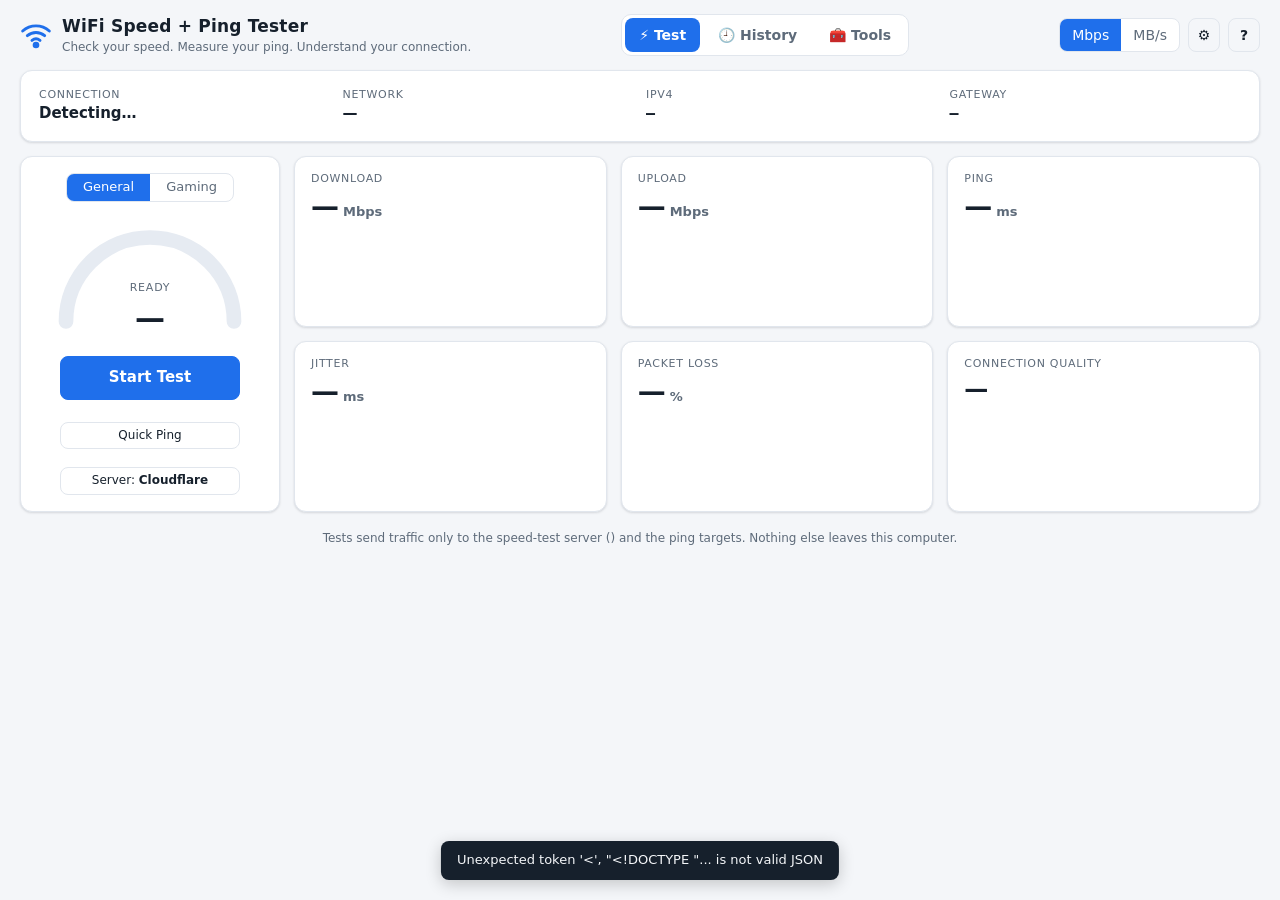
==== internal/ui/web/index.html @ 52f7bab6 "v2.0 bagian 1: navigasi tab, tema, jendela, nilai A–F, Cocok untuk apa? (#11)" ====
<!doctype html>
<html lang="en">
<head>
<meta charset="utf-8">
<meta name="viewport" content="width=device-width, initial-scale=1">
<title>WiFi Speed + Ping Tester</title>
<link rel="stylesheet" href="style.css">
</head>
<body>
<header class="topbar">
  <div class="brand">
    <svg class="logo" viewBox="0 0 24 24" aria-hidden="true"><path d="M2 9a15 15 0 0 1 20 0M5.5 12.5a10 10 0 0 1 13 0M9 16a5 5 0 0 1 6 0"/><circle cx="12" cy="19.5" r="1.4"/></svg>
    <div>
      <h1>WiFi Speed + Ping Tester</h1>
      <p class="tagline" data-i18n="tagline">Check your speed. Measure your ping. Understand your connection.</p>
    </div>
  </div>
  <nav class="tabs" role="tablist" data-i18n-aria="aria.tabs">
    <button role="tab" id="tabTest" data-view="test" aria-selected="true" aria-controls="dashboard"><span aria-hidden="true">⚡</span> <span data-i18n="tab.test">Test</span></button>
    <button role="tab" id="tabHistory" data-view="history" aria-selected="false" aria-controls="historyView" tabindex="-1"><span aria-hidden="true">🕘</span> <span data-i18n="history">History</span></button>
    <button role="tab" id="tabTools" data-view="tools" aria-selected="false" aria-controls="toolsView" tabindex="-1"><span aria-hidden="true">🧰</span> <span data-i18n="tools">Tools</span></button>
  </nav>
  <div class="controls">
    <div class="seg" role="group" data-i18n-aria="aria.unit" id="unitSeg">
      <button data-unit="Mbps" class="on">Mbps</button>
      <button data-unit="MB/s">MB/s</button>
    </div>
    <button class="ghost icon" id="settingsBtn" data-i18n-title="settings" data-i18n-aria="settings">⚙</button>
    <button class="ghost icon" id="aboutBtn" data-i18n-title="about.title" data-i18n-aria="about.title">?</button>
  </div>
</header>

<div class="banner hidden" id="updateBanner" role="status">
  <span id="updateText"></span>
  <button class="primary small" id="updateOpen" data-i18n="update.download">Download</button>
  <button class="ghost small" id="updateClose" data-i18n-aria="close">✕</button>
</div>

<main id="dashboard">
  <section class="card network" id="networkCard">
    <div class="net-main">
      <div><span class="k" data-i18n="net.connection">Connection</span><span class="v" id="netConn" data-i18n="net.detecting">Detecting…</span></div>
      <div><span class="k" data-i18n="net.network">Network</span><span class="v" id="netName">—</span></div>
      <div><span class="k">IPv4</span><span class="v mono" id="netIP">—</span></div>
      <div><span class="k">Gateway</span><span class="v mono" id="netGW">—</span></div>
    </div>
    <div class="net-wifi hidden" id="wifiRow">
      <div><span class="k" data-i18n="net.signal">Signal</span><span class="v" id="wifiSignal">—</span></div>
      <div><span class="k">Band</span><span class="v" id="wifiBand">—</span></div>
      <div><span class="k">Channel</span><span class="v" id="wifiChannel">—</span></div>
      <div><span class="k" data-i18n-title="net.linkHint"><span data-i18n="net.link">Wi-Fi Link Speed</span> ⓘ</span><span class="v" id="wifiLink">—</span></div>
    </div>
    <p class="note hidden" id="netNote"></p>
  </section>

  <section class="hero">
    <div class="gauge-wrap card">
      <div class="seg mode-seg" role="group" data-i18n-aria="aria.mode" id="modeSeg">
        <button data-mode="general" class="on" data-i18n="mode.general">General</button>
        <button data-mode="gaming" data-i18n="mode.gaming">Gaming</button>
      </div>
      <svg viewBox="0 0 200 130" class="gauge" aria-hidden="true">
        <path class="track" d="M20 110 A80 80 0 0 1 180 110"/>
        <path class="fill" id="gaugeFill" d="M20 110 A80 80 0 0 1 180 110"/>
      </svg>
      <div class="gauge-read">
        <div class="gauge-label" id="gaugeLabel" data-i18n="gauge.ready">Ready</div>
        <div class="gauge-value"><span id="gaugeValue">—</span> <small id="gaugeUnit"></small></div>
      </div>
      <button class="primary" id="startBtn" data-i18n="start">Start Test</button>
      <button class="danger hidden" id="cancelBtn" data-i18n="cancel">Cancel</button>
      <div class="sub-actions" id="subActions">
        <button class="ghost small" id="quickBtn" data-i18n-title="quick.hint" data-i18n="quick">Quick Ping</button>
        <button class="ghost small server-chip" id="serverBtn" data-i18n-title="server.hint"><span data-i18n="server">Server</span>: <b id="serverName">Cloudflare</b></button>
      </div>
    </div>

    <div class="metrics">
      <div class="metric" id="m-download"><span class="k">Download</span><span class="v"><b>—</b><small>Mbps</small></span><span class="sub"></span></div>
      <div class="metric" id="m-upload"><span class="k">Upload</span><span class="v"><b>—</b><small>Mbps</small></span><span class="sub"></span></div>
      <div class="metric" id="m-ping"><span class="k">Ping</span><span class="v"><b>—</b><small>ms</small></span><span class="sub"></span></div>
      <div class="metric" id="m-jitter"><span class="k">Jitter</span><span class="v"><b>—</b><small>ms</small></span><span class="sub"></span></div>
      <div class="metric" id="m-loss"><span class="k">Packet Loss</span><span class="v"><b>—</b><small>%</small></span><span class="sub"></span></div>
      <div class="metric quality" id="m-quality"><span class="k" id="qualityTitle" data-i18n="quality.title">Connection Quality</span><span class="v"><b id="qualityLevel">—</b></span><span class="sub" id="qualityProfile"></span></div>
    </div>
  </section>

  <section class="card progress hidden" id="progressCard">
    <div class="checks" id="checks"></div>
    <div class="stages">
      <div class="stage" data-stage="ping"><span data-i18n="stage.ping">Ping Test</span><div class="bar"><i></i></div><em>0%</em></div>
      <div class="stage" data-stage="download"><span>Download</span><div class="bar"><i></i></div><em>0%</em></div>
      <div class="stage" data-stage="upload"><span>Upload</span><div class="bar"><i></i></div><em>0%</em></div>
    </div>
  </section>

  <section class="card activities hidden" id="activityCard" aria-live="polite">
    <h2 data-i18n="act.title">What is it good for?</h2>
    <ul class="act-grid" id="actList"></ul>
    <p class="small muted hidden" id="actQuickNote" data-i18n="act.quickNote">Quick Ping only checks latency, so activities that need speed are left out.</p>
  </section>

  <section class="card failure hidden" id="failureCard" role="alert">
    <h2 id="failTitle"></h2>
    <p><b data-i18n="fail.reason">Reason:</b> <span id="failReason"></span></p>
    <p><b data-i18n="fail.suggestion">Suggestion:</b> <span id="failSuggestion"></span></p>
    <details><summary data-i18n="fail.tech">Technical details</summary><code id="failTech"></code></details>
  </section>

  <section class="card summary hidden" id="summaryCard">
    <div class="grade-row hidden" id="gradeRow" data-i18n-title="grade.hint">
      <span class="grade" id="gradeBadge">A</span>
      <div><b data-i18n="grade.title">Bufferbloat grade</b><span class="small muted" id="gradeText"></span></div>
    </div>
    <div class="gaming hidden" id="gamingPanel">
      <h2 data-i18n="gaming.title">Gaming Connection</h2>
      <ul class="gamelist" id="gameList"></ul>
    </div>
    <p id="summaryText"></p>
    <div class="tips hidden" id="tipsBox">
      <h3 data-i18n="tips.title">What you can do</h3>
      <ul id="tips"></ul>
    </div>
    <details class="why" id="whyBox">
      <summary data-i18n="why.title">Why this rating?</summary>
      <p class="muted small" data-i18n="why.intro">Each measured value gets a grade. The overall rating is the worst grade among the metrics this profile counts.</p>
      <table class="tbl why-tbl"><tbody id="whyRows"></tbody></table>
    </details>
    <ul class="notes" id="notes"></ul>
    <div class="actions">
      <button class="ghost small" id="detailsBtn" data-i18n="details">Details</button>
      <div class="out-groups">
        <!-- Sharing never carries the Wi-Fi name or IP addresses. -->
        <div class="out-group" role="group" aria-labelledby="shareLabel">
          <span class="out-label" id="shareLabel" data-i18n="out.share">Share</span>
          <button class="ghost small" id="copyBtn" data-i18n="copy">Copy result</button>
          <button class="ghost small" data-export="png" data-i18n="export.png">PNG card</button>
        </div>
        <!-- Report files can carry them, see the privacy row below. -->
        <div class="out-group" role="group" aria-labelledby="saveLabel">
          <span class="out-label" id="saveLabel" data-i18n="out.save">Save as file</span>
          <button class="ghost small" data-export="txt">TXT</button>
          <button class="ghost small" data-export="json">JSON</button>
          <button class="ghost small" data-export="csv">CSV</button>
        </div>
      </div>
    </div>
    <div class="privacy-row">
      <label class="chk big"><input type="checkbox" id="includeSensitive"> <span data-i18n="export.sensitive">Include network identifiers in TXT, JSON and CSV</span></label>
      <p class="small muted" id="sensitiveHint" aria-live="polite"></p>
    </div>
  </section>

  <section class="card details hidden" id="detailsCard">
    <h2 data-i18n="details.ping">Ping Details</h2>
    <table class="tbl" id="pingTable">
      <thead><tr><th data-i18n="col.target">Target</th><th data-i18n="col.sent">Sent</th><th data-i18n="col.received">Received</th><th>Loss</th><th>Min</th><th data-i18n="col.avg">Average</th><th>Max</th><th>Jitter</th></tr></thead>
      <tbody></tbody>
    </table>
    <div class="loaded hidden" id="loadedBox">
      <h2 data-i18n="details.loaded">Latency Under Load</h2>
      <div class="loadrow">
        <div><span class="k" data-i18n="details.idle">Idle Ping</span><span class="v" id="ldIdle">—</span></div>
        <div><span class="k" data-i18n="details.duringDown">During Download</span><span class="v" id="ldDown">—</span></div>
        <div><span class="k" data-i18n="details.duringUp">During Upload</span><span class="v" id="ldUp">—</span></div>
      </div>
    </div>
    <div id="throughputBox">
      <h2 data-i18n="details.throughput">Throughput</h2>
      <div class="charts">
        <figure><figcaption>Download</figcaption><canvas id="chartDown" width="420" height="110"></canvas></figure>
        <figure><figcaption>Upload</figcaption><canvas id="chartUp" width="420" height="110"></canvas></figure>
      </div>
    </div>
    <h2 data-i18n="details.network">Network</h2>
    <dl class="kv" id="netDetails"></dl>
    <p class="muted" id="serverLine"></p>
  </section>

  <footer class="privacy" id="privacyLine"></footer>
</main>

<section id="historyView" class="hidden">
  <div class="card">
    <div class="hist-head">
      <h2 data-i18n="history.title">Test History</h2>
      <div>
        <button class="ghost" id="histReport" data-i18n-title="history.reportHint" data-i18n="history.report">ISP report</button>
        <span class="csv-group">
          <button class="ghost" id="histCsv" data-i18n="history.csv">Export CSV</button>
          <label class="chk" data-i18n-title="history.csvNamesHint"><input type="checkbox" id="histSensitive"> <span data-i18n="history.csvNames">with Wi-Fi names</span></label>
        </span>
        <button class="ghost" id="histClear" data-i18n="history.clear">Clear</button>
      </div>
    </div>
    <div class="hist-filters" id="histFilters">
      <div class="seg" role="group" id="histConn"></div>
      <div class="seg" role="group" id="histRange">
        <button data-range="7" data-i18n="range.7">7 days</button>
        <button data-range="30" data-i18n="range.30">30 days</button>
        <button data-range="0" class="on" data-i18n="range.all">All</button>
      </div>
    </div>
    <div class="trend" id="trendBox">
      <figure class="trend-fig">
        <figcaption><span data-i18n="trend.speed">Speed</span> <span class="legend"><i class="sw sw-1"></i>Download <i class="sw sw-2"></i>Upload</span></figcaption>
        <div class="plot" id="plotSpeed"><canvas></canvas><div class="tip hidden"></div></div>
      </figure>
      <figure class="trend-fig">
        <figcaption><span data-i18n="trend.ping">Ping (ms)</span></figcaption>
        <div class="plot" id="plotPing"><canvas></canvas><div class="tip hidden"></div></div>
      </figure>
    </div>
    <h2 class="sub-head" data-i18n="compare.title">Average by connection</h2>
    <table class="tbl" id="compareTable">
      <thead><tr><th data-i18n="net.connection">Connection</th><th data-i18n="compare.tests">Tests</th><th>Download</th><th>Upload</th><th>Ping</th><th>Jitter</th><th>Loss</th></tr></thead>
      <tbody></tbody>
    </table>
    <h2 class="sub-head" data-i18n="history.all">All tests</h2>
    <table class="tbl hover" id="histTable">
      <thead><tr><th data-i18n="col.date">Date</th><th data-i18n="net.connection">Connection</th><th>Download / Upload</th><th>Ping</th><th>Jitter</th><th>Loss</th><th class="plan-col" data-i18n="col.plan">% of plan</th><th data-i18n="col.quality">Quality</th></tr></thead>
      <tbody></tbody>
    </table>
    <p class="muted" id="histEmpty" data-i18n="history.empty">No tests yet.</p>
    <p class="muted small" id="histPath"></p>
  </div>
</section>

<section id="toolsView" class="hidden">
  <div class="tool-picker" role="tablist" data-i18n-aria="tools.title">
    <button role="tab" class="tool-tile" data-tool="monitorCard" aria-controls="monitorCard"><span class="tt-icon" aria-hidden="true">📈</span><b data-i18n="mon.title">Stability monitor</b><span class="tt-desc" data-i18n="mon.short">Catch short drops and lag spikes</span></button>
    <button role="tab" class="tool-tile" data-tool="dnsCard" aria-controls="dnsCard"><span class="tt-icon" aria-hidden="true">🌐</span><b data-i18n="dns.title">DNS test</b><span class="tt-desc" data-i18n="dns.short">Is your DNS slowing websites down?</span></button>
    <button role="tab" class="tool-tile" data-tool="wifiCard" aria-controls="wifiCard"><span class="tt-icon" aria-hidden="true">📶</span><b data-i18n="scan.title">Wi-Fi channel check</b><span class="tt-desc" data-i18n="scan.short">Find a less crowded channel</span></button>
  </div>

  <section class="card tool" id="monitorCard">
    <h2 data-i18n="mon.title">Stability monitor</h2>
    <p class="small muted" data-i18n="mon.intro">Pings every second while this window is open, to catch short drops and lag spikes that a single test misses. It stops when you press Stop or close the app; nothing runs in the background.</p>
    <div class="tool-controls">
      <label class="field inline"><span data-i18n="mon.duration">Duration</span>
        <select id="monMinutes"><option value="5">5 min</option><option value="10">10 min</option><option value="15">15 min</option><option value="30">30 min</option></select>
      </label>
      <label class="field inline"><span data-i18n="mon.target">Target</span><select id="monTarget"></select></label>
      <button class="primary small" id="monStart" data-i18n="mon.start">Start monitor</button>
      <button class="danger small hidden" id="monStop" data-i18n="mon.stop">Stop</button>
    </div>
    <div class="mon-live hidden" id="monLive">
      <div class="mon-stats">
        <div><span class="k" data-i18n="mon.elapsed">Time</span><span class="v" id="monElapsed">—</span></div>
        <div><span class="k">Ping</span><span class="v" id="monNow">—</span></div>
        <div><span class="k" data-i18n="col.avg">Average</span><span class="v" id="monAvg">—</span></div>
        <div><span class="k">Loss</span><span class="v" id="monLoss">—</span></div>
        <div><span class="k" data-i18n="mon.routerLost">Router lost</span><span class="v" id="monGw">—</span></div>
      </div>
      <figure class="trend-fig">
        <figcaption><span id="monChartTitle">Ping (ms)</span> <span class="legend"><i class="sw sw-1"></i><span id="monTargetName"></span> <i class="lost-key"></i><span data-i18n="mon.lostKey">lost</span></span></figcaption>
        <div class="plot" id="plotMon"><canvas></canvas><div class="tip hidden"></div></div>
      </figure>
    </div>
    <div class="mon-result hidden" id="monResult">
      <p class="verdict" id="monVerdict"></p>
      <ul class="notes" id="monNotes"></ul>
      <button class="ghost small" id="monExport" data-i18n="mon.export">Export report (TXT)</button>
    </div>
  </section>

  <section class="card tool" id="dnsCard">
    <h2 data-i18n="dns.title">DNS test</h2>
    <p class="small muted" data-i18n="dns.intro">DNS turns website names into addresses. A slow DNS makes every site start loading late. This compares your current DNS with public ones.</p>
    <div class="tool-controls">
      <button class="primary small" id="dnsStart" data-i18n="dns.start">Test DNS</button>
      <span class="small muted" id="dnsStatus"></span>
    </div>
    <table class="tbl hidden" id="dnsTable">
      <thead><tr><th data-i18n="dns.server">DNS server</th><th data-i18n="dns.median">Typical answer time</th><th data-i18n="dns.ok">Answered</th></tr></thead>
      <tbody></tbody>
    </table>
    <ul class="tips-list" id="dnsAdvice"></ul>
  </section>

  <section class="card tool" id="wifiCard">
    <h2 data-i18n="scan.title">Wi-Fi channel check</h2>
    <p class="small muted" data-i18n="scan.intro">Lists the Wi-Fi networks Windows can see around you (read-only) and checks whether your channel is crowded.</p>
    <div class="tool-controls">
      <button class="primary small" id="scanStart" data-i18n="scan.start">Scan Wi-Fi</button>
      <span class="small muted" id="scanStatus"></span>
    </div>
    <ul class="tips-list" id="scanAdvice"></ul>
    <div class="scan-grid hidden" id="scanResult">
      <div>
        <h3 data-i18n="scan.channels">Channels</h3>
        <table class="tbl" id="chanTable">
          <thead><tr><th>Band</th><th>Channel</th><th data-i18n="scan.networks">Networks</th><th data-i18n="scan.busy">Busy</th></tr></thead>
          <tbody></tbody>
        </table>
      </div>
      <div>
        <h3 data-i18n="scan.nearby">Nearby networks</h3>
        <table class="tbl" id="netTable">
          <thead><tr><th data-i18n="scan.name">Name</th><th>Channel</th><th data-i18n="net.signal">Signal</th></tr></thead>
          <tbody></tbody>
        </table>
      </div>
    </div>
  </section>
</section>

<dialog id="serverDlg">
  <h2 data-i18n="server.title">Test server</h2>
  <p class="small muted" data-i18n="server.intro">The default is Cloudflare. You can pick a nearby public LibreSpeed server instead; Cloudflare stays as a backup if it fails.</p>
  <p><span data-i18n="server.current">Current</span>: <b id="serverCurrent"></b></p>
  <div class="dlg-actions">
    <button class="primary small" id="findServers" data-i18n="server.find">Find nearby servers</button>
    <button class="ghost small" id="useDefaultServer"></button>
  </div>
  <p class="small muted" id="serverStatus"></p>
  <table class="tbl hover hidden" id="serverTable">
    <thead><tr><th data-i18n="server.name">Server</th><th data-i18n="server.sponsor">Provider</th><th data-i18n="server.latency">Latency</th></tr></thead>
    <tbody></tbody>
  </table>
  <p class="small muted" data-i18n="server.privacy">Finding servers downloads the public list from librespeed.org and contacts each server once to measure latency.</p>
  <form method="dialog"><button class="ghost small" data-i18n="close">Close</button></form>
</dialog>

<dialog id="settingsDlg">
  <h2 data-i18n="settings">Settings</h2>
  <div class="settings-row">
    <label class="field"><span data-i18n="settings.lang">Language</span>
      <select id="langSelect"><option value="en">English</option><option value="id">Bahasa Indonesia</option></select>
    </label>
    <label class="field"><span data-i18n="settings.theme">Theme</span>
      <select id="themeSelect"><option value="system" data-i18n="theme.system">Follow Windows</option><option value="light" data-i18n="theme.light">Light</option><option value="dark" data-i18n="theme.dark">Dark</option></select>
    </label>
  </div>
  <h3 data-i18n="plan.title">Your internet plan</h3>
  <p class="small muted" data-i18n="plan.intro">Optional. Results then show what share of your plan you actually get.</p>
  <div class="plan-row">
    <label class="field inline"><span>Download (Mbps)</span><input type="number" min="0" step="any" inputmode="decimal" id="planDown" placeholder="50"></label>
    <label class="field inline"><span>Upload (Mbps)</span><input type="number" min="0" step="any" inputmode="decimal" id="planUp" placeholder="10"></label>
  </div>
  <h3 data-i18n="targets.title">Extra ping targets</h3>
  <p class="small muted" data-i18n="targets.intro">For example a game server. Each test also pings these (up to 5), and the stability monitor can watch them.</p>
  <div id="targetRows"></div>
  <div class="dlg-actions">
    <button class="ghost small" id="targetAdd" data-i18n="targets.add">Add target</button>
    <button class="primary small" id="targetSave" data-i18n="targets.save">Save targets</button>
    <span class="small muted" id="targetStatus"></span>
  </div>
  <h3 data-i18n="settings.other">Other</h3>
  <label class="chk big"><input type="checkbox" id="updateToggle"> <span data-i18n="settings.update">Check for updates when the app starts</span></label>
  <p class="small muted" data-i18n="settings.updateHint">Asks GitHub for the latest release. Nothing else is sent.</p>
  <div class="dlg-actions">
    <button class="ghost small" id="checkNow" data-i18n="settings.checkNow">Check now</button>
    <span class="small muted" id="updateStatus"></span>
  </div>
  <form method="dialog"><button class="primary small" data-i18n="close">Close</button></form>
</dialog>

<dialog id="aboutDlg">
  <h2 data-i18n="about.title">About and privacy</h2>
  <p><span data-i18n="about.intro">WiFi Speed + Ping Tester — a portable utility that measures download, upload, ping, jitter and packet loss.</span> <span id="aboutVersion"></span></p>
  <p class="small muted" data-i18n="about.copyright">© 2026–present tehgeii. All rights reserved. See LICENSE.txt for what you may do with the app.</p>
  <h3 data-i18n="about.privacy">Privacy</h3>
  <p data-i18n="about.traffic">Testing is local except for the traffic needed to measure your connection:</p>
  <ul id="aboutTraffic"></ul>
  <p data-i18n="about.local">The app does not read your files, browser history or passwords, and does not run in the background. History is stored only on this computer:</p>
  <p class="mono small" id="aboutHistory"></p>
  <h3 data-i18n="about.accuracy">Accuracy</h3>
  <p data-i18n="about.accuracyText">Results depend on the test server, routing, Wi-Fi signal, other traffic, VPNs and this device. They show what was measured now, not a guaranteed ISP speed.</p>
  <h3 data-i18n="about.config">Configuration</h3>
  <p><span data-i18n="about.configText">Place this file next to the .exe to change test servers, ping targets, durations and quality thresholds:</span> <span class="mono" id="aboutCfgName"></span></p>
  <p class="small" id="aboutCfg"></p>
  <form method="dialog"><button class="primary small" data-i18n="close">Close</button></form>
</dialog>

<div class="toast hidden" id="toast"></div>
<script src="app.js"></script>
</body>
</html>
---- internal/ui/web/style.css ----
:root {
  --bg: #f4f6f9;
  --card: #ffffff;
  --ink: #16202c;
  --muted: #5e6b7a;
  --line: #e1e6ed;
  --accent: #1f6feb;
  --accent-ink: #ffffff;
  --track: #e6ebf2;
  --ok: #1a7f37;
  --warn: #9a6700;
  --bad: #cf222e;
  --excellent: #1a7f37;
  --good: #2f81f7;
  --fair: #bf8700;
  --poor: #d1242f;
  --unstable: #8250df;
  --shadow: 0 1px 2px rgba(16, 24, 40, .06), 0 1px 3px rgba(16, 24, 40, .08);
  /* chart series (validated for color-vision deficiency against --card) */
  --series-1: #2a78d6; /* download */
  --series-2: #eb6834; /* upload */
  --series-3: #4a3aa7; /* ping */
  color-scheme: light;
}
/* Dark theme: chosen in Settings, or following Windows when "system". */
:root[data-theme="dark"] {
  --bg: #0e1116;
  --card: #161b22;
  --ink: #e6edf3;
  --muted: #8d96a0;
  --line: #2a313c;
  --accent: #4493f8;
  --track: #232a33;
  --ok: #3fb950;
  --warn: #d29922;
  --bad: #f85149;
  --excellent: #3fb950;
  --good: #58a6ff;
  --fair: #d29922;
  --poor: #f85149;
  --unstable: #a371f7;
  --shadow: none;
  --series-1: #3987e5;
  --series-2: #d95926;
  --series-3: #9085e9;
  color-scheme: dark;
}
@media (prefers-color-scheme: dark) {
  :root:not([data-theme="light"]) {
    --bg: #0e1116;
    --card: #161b22;
    --ink: #e6edf3;
    --muted: #8d96a0;
    --line: #2a313c;
    --accent: #4493f8;
    --track: #232a33;
    --ok: #3fb950;
    --warn: #d29922;
    --bad: #f85149;
    --excellent: #3fb950;
    --good: #58a6ff;
    --fair: #d29922;
    --poor: #f85149;
    --unstable: #a371f7;
    --shadow: none;
    --series-1: #3987e5;
    --series-2: #d95926;
    --series-3: #9085e9;
    color-scheme: dark;
  }
}

* { box-sizing: border-box; }
html, body { margin: 0; }
body {
  background: var(--bg);
  color: var(--ink);
  font: 14px/1.45 "Segoe UI Variable Text", "Segoe UI", system-ui, -apple-system, sans-serif;
  padding: 0 20px 20px;
  user-select: none;
}
input, button { font: inherit; }
.hidden { display: none !important; }
.mono { font-family: "Cascadia Mono", Consolas, ui-monospace, monospace; }
.muted { color: var(--muted); }
.small { font-size: 12px; }
h1 { font-size: 17px; margin: 0; letter-spacing: .2px; }
h2 { font-size: 13px; text-transform: uppercase; letter-spacing: .8px; color: var(--muted); margin: 0 0 10px; }
h3 { font-size: 14px; margin: 14px 0 4px; }

/* top bar */
.topbar {
  display: flex; align-items: center; justify-content: space-between; gap: 16px; flex-wrap: wrap;
  padding: 14px 0;
}
.brand { display: flex; align-items: center; gap: 10px; }
.logo { width: 32px; height: 32px; fill: var(--accent); stroke: var(--accent); stroke-width: 2.2; stroke-linecap: round; }
.logo path { fill: none; }
.tagline { margin: 0; color: var(--muted); font-size: 12px; }
.controls { display: flex; align-items: center; gap: 8px; flex-wrap: wrap; }

button {
  cursor: pointer; border-radius: 8px; border: 1px solid var(--line); background: var(--card); color: var(--ink);
  padding: 6px 12px;
}
button:hover:not(:disabled) { border-color: var(--accent); }
button:disabled { opacity: .5; cursor: default; }
button:focus-visible { outline: 2px solid var(--accent); outline-offset: 2px; }
button.ghost { background: transparent; }
button.icon { width: 32px; padding: 6px 0; font-weight: 600; }
button.primary { background: var(--accent); color: var(--accent-ink); border-color: var(--accent); font-weight: 600; }
button.primary.small { padding: 6px 14px; }
button.danger { background: transparent; color: var(--bad); border-color: var(--bad); font-weight: 600; }
.seg { display: inline-flex; border: 1px solid var(--line); border-radius: 8px; overflow: hidden; background: var(--card); }
.seg button { border: 0; border-radius: 0; background: transparent; padding: 6px 12px; color: var(--muted); }
.seg button.on { background: var(--accent); color: var(--accent-ink); }

.card { background: var(--card); border: 1px solid var(--line); border-radius: 12px; padding: 16px 18px; box-shadow: var(--shadow); margin-bottom: 14px; }
.k { display: block; font-size: 11px; text-transform: uppercase; letter-spacing: .7px; color: var(--muted); }
.v { display: block; font-size: 15px; font-weight: 600; overflow-wrap: anywhere; user-select: text; }
.note { margin: 10px 0 0; color: var(--muted); font-size: 12px; }

/* network */
.network .net-main, .network .net-wifi { display: grid; grid-template-columns: repeat(4, minmax(0, 1fr)); gap: 12px; }
.network .net-wifi { margin-top: 12px; padding-top: 12px; border-top: 1px dashed var(--line); }

/* hero */
.hero { display: grid; grid-template-columns: 260px 1fr; gap: 14px; margin-bottom: 14px; }
.gauge-wrap { display: flex; flex-direction: column; align-items: center; justify-content: center; margin: 0; position: relative; }
.gauge { width: 210px; }
.gauge path { fill: none; stroke-width: 14; stroke-linecap: round; }
.gauge .track { stroke: var(--track); }
.gauge .fill { stroke: var(--accent); stroke-dasharray: 251.3; stroke-dashoffset: 251.3; transition: stroke-dashoffset .25s ease-out; }
.gauge-read { margin-top: -62px; text-align: center; min-height: 64px; }
.gauge-label { font-size: 11px; text-transform: uppercase; letter-spacing: .8px; color: var(--muted); }
.gauge-value { font-size: 30px; font-weight: 700; font-variant-numeric: tabular-nums; }
.gauge-value small { font-size: 13px; color: var(--muted); font-weight: 600; }
.gauge-wrap button { margin-top: 12px; width: 180px; padding: 10px; font-size: 15px; }

.metrics { display: grid; grid-template-columns: repeat(3, minmax(0, 1fr)); gap: 14px; }
.metric { background: var(--card); border: 1px solid var(--line); border-radius: 12px; padding: 14px 16px; box-shadow: var(--shadow); position: relative; }
.metric .v b { font-size: 28px; font-variant-numeric: tabular-nums; }
.metric .v small { font-size: 13px; color: var(--muted); margin-left: 4px; }
.metric .sub { display: block; font-size: 12px; color: var(--muted); min-height: 18px; }
.metric.active { border-color: var(--accent); }
.metric.active::after { content: ""; position: absolute; left: 14px; right: 14px; bottom: 6px; height: 2px; background: var(--accent); border-radius: 2px; animation: pulse 1.2s ease-in-out infinite; }
@keyframes pulse { 50% { opacity: .3; } }
.metric.quality .v b { font-size: 24px; letter-spacing: 1px; }
.q-EXCELLENT { color: var(--excellent); }
.q-GOOD { color: var(--good); }
.q-FAIR { color: var(--fair); }
.q-POOR { color: var(--poor); }
.q-UNSTABLE { color: var(--unstable); }
.q-UNKNOWN { color: var(--muted); }

/* progress */
.progress { display: grid; grid-template-columns: 1fr 1.3fr; gap: 20px; }
.checks div { display: flex; gap: 8px; padding: 3px 0; align-items: baseline; }
.checks .ic { width: 16px; text-align: center; font-weight: 700; }
.checks .ok .ic { color: var(--ok); }
.checks .warn .ic { color: var(--warn); }
.checks .fail .ic { color: var(--bad); }
.checks .pending .ic { color: var(--muted); }
.checks .d { color: var(--muted); font-size: 12px; }
.stage { display: grid; grid-template-columns: 90px 1fr 44px; gap: 10px; align-items: center; padding: 5px 0; }
.stage span { font-size: 12px; text-transform: uppercase; letter-spacing: .6px; color: var(--muted); }
.stage.on span { color: var(--ink); font-weight: 600; }
.stage em { font-style: normal; font-size: 12px; text-align: right; font-variant-numeric: tabular-nums; color: var(--muted); }
.bar { height: 8px; background: var(--track); border-radius: 4px; overflow: hidden; }
.bar i { display: block; height: 100%; width: 0; background: var(--accent); transition: width .2s; }
.stage.err .bar i { background: var(--bad); }

/* failure */
.failure { border-color: var(--bad); }
.failure h2 { color: var(--bad); font-size: 15px; text-transform: none; letter-spacing: 0; }
.failure p { margin: 4px 0; }
.failure code { display: block; margin-top: 6px; font-size: 12px; color: var(--muted); user-select: text; white-space: pre-wrap; }
details summary { cursor: pointer; color: var(--muted); font-size: 12px; margin-top: 6px; }

/* summary */
.summary p { margin: 0 0 8px; user-select: text; }
.notes { margin: 0 0 12px; padding-left: 18px; color: var(--muted); }
.notes li { margin: 2px 0; }
.actions { display: flex; justify-content: space-between; align-items: center; flex-wrap: wrap; gap: 10px; border-top: 1px solid var(--line); padding-top: 12px; }
.chk { display: inline-flex; align-items: center; gap: 4px; font-size: 12px; color: var(--muted); margin-left: 6px; }
.gaming h2 { margin-bottom: 6px; }
.gamelist { list-style: none; padding: 0; margin: 0 0 12px; display: grid; grid-template-columns: repeat(4, minmax(0, 1fr)); gap: 10px; }
.gamelist li { border: 1px solid var(--line); border-radius: 10px; padding: 8px 10px; }
.gamelist .ok { color: var(--ok); }
.gamelist .bad { color: var(--bad); }

/* details */
.tbl { width: 100%; border-collapse: collapse; margin-bottom: 16px; font-variant-numeric: tabular-nums; }
.tbl th { text-align: left; font-size: 11px; text-transform: uppercase; letter-spacing: .6px; color: var(--muted); font-weight: 600; padding: 6px 8px; border-bottom: 1px solid var(--line); }
.tbl td { padding: 6px 8px; border-bottom: 1px solid var(--line); user-select: text; }
.tbl.hover tbody tr { cursor: pointer; }
.tbl.hover tbody tr:hover { background: var(--track); }
.loadrow { display: grid; grid-template-columns: repeat(3, minmax(0, 1fr)); gap: 12px; margin-bottom: 16px; }
.charts { display: grid; grid-template-columns: 1fr 1fr; gap: 14px; margin-bottom: 12px; }
.charts figure { margin: 0; }
.charts figcaption { font-size: 12px; color: var(--muted); margin-bottom: 4px; }
.charts canvas { width: 100%; height: 110px; border: 1px solid var(--line); border-radius: 8px; }
.kv { display: grid; grid-template-columns: 160px 1fr; gap: 4px 12px; margin: 0 0 8px; }
.kv dt { color: var(--muted); }
.kv dd { margin: 0; user-select: text; overflow-wrap: anywhere; }

/* history */
.hist-head { display: flex; justify-content: space-between; align-items: center; margin-bottom: 10px; gap: 8px; flex-wrap: wrap; }
.hist-head h2 { margin: 0; }

.privacy { text-align: center; color: var(--muted); font-size: 12px; padding: 4px 0 0; }

dialog { border: 1px solid var(--line); border-radius: 12px; background: var(--card); color: var(--ink); max-width: 560px; padding: 20px 24px; }
dialog::backdrop { background: rgba(0, 0, 0, .4); }
dialog ul { padding-left: 18px; }

.toast { position: fixed; left: 50%; bottom: 20px; transform: translateX(-50%); background: var(--ink); color: var(--bg); padding: 10px 16px; border-radius: 8px; max-width: 80%; font-size: 13px; box-shadow: 0 4px 16px rgba(0,0,0,.2); cursor: pointer; }

@media (max-width: 760px) {
  body { padding: 0 12px 12px; }
  .hero { grid-template-columns: 1fr; }
  .metrics { grid-template-columns: repeat(2, minmax(0, 1fr)); }
  .network .net-main, .network .net-wifi { grid-template-columns: repeat(2, minmax(0, 1fr)); }
  .progress { grid-template-columns: 1fr; }
  .charts { grid-template-columns: 1fr; }
  .gamelist { grid-template-columns: repeat(2, minmax(0, 1fr)); }
  .metric .v b { font-size: 24px; }
  .metric.quality .v b { font-size: 19px; letter-spacing: 0; }
  .tbl { font-size: 12px; }
}

/* --- v1.1 additions --- */
button.small { padding: 4px 10px; font-size: 12px; }
.banner { display: flex; align-items: center; gap: 10px; margin: 0 0 14px; padding: 10px 14px; border-radius: 10px; border: 1px solid var(--accent); background: var(--card); }
.banner span { flex: 1; }
.sub-actions { display: flex; gap: 6px; margin-top: 10px; flex-wrap: wrap; justify-content: center; max-width: 230px; }
.server-chip { max-width: 230px; overflow: hidden; text-overflow: ellipsis; white-space: nowrap; }
.server-chip b { font-weight: 600; }
.tips { border-left: 3px solid var(--accent); padding: 2px 0 2px 12px; margin: 4px 0 12px; }
.tips h3 { margin: 0 0 4px; font-size: 13px; }
.tips ul { margin: 0; padding-left: 18px; }
.tips li { margin: 3px 0; user-select: text; }
.why { margin: 0 0 10px; }
.why summary { font-size: 13px; color: var(--accent); }
.why p { margin: 6px 0; }
.why-tbl td { padding: 5px 8px; vertical-align: middle; }
.why-tbl tr.muted td { color: var(--muted); }
.pill { display: inline-block; font-size: 11px; font-weight: 700; letter-spacing: .4px; padding: 1px 8px; border-radius: 999px; border: 1px solid currentColor; white-space: nowrap; }
.field { display: flex; flex-direction: column; gap: 4px; margin: 10px 0; font-size: 13px; }
.field select { font: inherit; padding: 6px 8px; border-radius: 8px; border: 1px solid var(--line); background: var(--card); color: var(--ink); max-width: 260px; }
.chk.big { font-size: 13px; color: var(--ink); margin: 6px 0 0; }
.dlg-actions { display: flex; gap: 8px; align-items: center; flex-wrap: wrap; margin: 10px 0; }
dialog .tbl { margin: 6px 0 10px; }
dialog { width: min(620px, calc(100vw - 32px)); }
.hist-filters { display: flex; gap: 10px; flex-wrap: wrap; margin: 0 0 12px; }
.trend { display: grid; grid-template-columns: 1fr 1fr; gap: 14px; margin-bottom: 8px; }
.trend-fig { margin: 0; }
.trend-fig figcaption { font-size: 12px; color: var(--muted); margin-bottom: 4px; display: flex; gap: 12px; align-items: center; flex-wrap: wrap; }
.legend { display: inline-flex; gap: 6px; align-items: center; color: var(--ink); }
.sw { display: inline-block; width: 14px; height: 2px; border-radius: 1px; margin-left: 6px; }
.sw-1 { background: var(--series-1); }
.sw-2 { background: var(--series-2); }
.plot { position: relative; outline: none; border: 1px solid var(--line); border-radius: 8px; }
.plot:focus-visible { outline: 2px solid var(--accent); outline-offset: 2px; }
.plot canvas { display: block; width: 100%; height: 160px; }
.tip { position: absolute; top: 6px; pointer-events: none; background: var(--card); border: 1px solid var(--line); border-radius: 8px; padding: 6px 10px; font-size: 12px; box-shadow: 0 4px 14px rgba(0,0,0,.18); white-space: nowrap; z-index: 2; }
.tip-date { color: var(--muted); margin-bottom: 2px; }
.tip-row { display: flex; align-items: center; gap: 6px; }
.tip-key { display: inline-block; width: 12px; height: 2px; border-radius: 1px; }
.tip-row b { font-variant-numeric: tabular-nums; }
.tip-row span { color: var(--muted); }
.sub-head { margin-top: 18px; }
@media (max-width: 760px) {
  .trend { grid-template-columns: 1fr; }
}

/* --- v1.2 additions --- */
.tool > p.small { margin: -4px 0 10px; max-width: 780px; }
.tool-controls { display: flex; gap: 10px; align-items: flex-end; flex-wrap: wrap; margin: 0 0 12px; }
.tool-controls > span { align-self: center; }
.field.inline { margin: 0; }
.field input, .target-row input { font: inherit; padding: 6px 8px; border-radius: 8px; border: 1px solid var(--line); background: var(--card); color: var(--ink); user-select: text; }
.field input:focus-visible, .field select:focus-visible, .target-row input:focus-visible { outline: 2px solid var(--accent); outline-offset: 1px; }
.mon-stats { display: grid; grid-template-columns: repeat(5, minmax(0, 1fr)); gap: 12px; margin: 0 0 12px; }
.mon-stats .v { font-variant-numeric: tabular-nums; }
.lost-key { display: inline-block; width: 10px; height: 10px; border-radius: 2px; background: var(--bad); margin-left: 10px; }
.mon-result { margin-top: 12px; border-top: 1px solid var(--line); padding-top: 12px; }
.verdict { font-weight: 600; margin: 0 0 6px; user-select: text; }
.tips-list { margin: 0 0 8px; padding-left: 18px; }
.tips-list li { margin: 3px 0; user-select: text; }
.tips-list:empty { display: none; }
.scan-grid { display: grid; grid-template-columns: 1fr 1fr; gap: 18px; }
.scan-grid h3 { margin: 4px 0 6px; font-size: 13px; }
.tbl tr.mine td { background: color-mix(in srgb, var(--accent) 8%, transparent); }
.tbl tr.suggested td { background: color-mix(in srgb, var(--ok) 10%, transparent); }
.tag { display: inline-block; font-size: 11px; color: var(--muted); border: 1px solid var(--line); border-radius: 999px; padding: 0 7px; margin-left: 4px; white-space: nowrap; }
.busy { display: inline-block; vertical-align: middle; width: 56px; height: 6px; border-radius: 3px; background: var(--track); overflow: hidden; margin-right: 4px; }
.busy i { display: block; height: 100%; background: var(--muted); }
.plan-row { display: flex; gap: 12px; flex-wrap: wrap; }
.plan-row input { width: 130px; }
.target-row { display: grid; grid-template-columns: 1fr 1.4fr auto; gap: 6px; margin: 6px 0; }
.target-row input { min-width: 0; }
#histTable.no-plan .plan-col { display: none; }
dialog h3 { margin: 18px 0 4px; }
dialog h3 + p.small { margin-top: 0; }
@media (max-width: 760px) {
  .mon-stats { grid-template-columns: repeat(3, minmax(0, 1fr)); }
  .scan-grid { grid-template-columns: 1fr; }
}

/* result actions: share vs. report files, with the privacy option below */
.out-groups { display: flex; align-items: center; flex-wrap: wrap; gap: 10px 18px; }
.out-group { display: flex; align-items: center; gap: 6px; }
.out-group + .out-group { padding-left: 18px; border-left: 1px solid var(--line); }
.out-label { font-size: 11px; text-transform: uppercase; letter-spacing: .6px; color: var(--muted); margin-right: 2px; }
.privacy-row { margin-top: 10px; padding: 8px 12px; border: 1px solid var(--line); border-radius: 8px; }
.privacy-row .chk.big { margin: 0; }
.privacy-row p { margin: 2px 0 0 22px; user-select: text; }
.csv-group { display: inline-flex; align-items: center; border: 1px solid var(--line); border-radius: 8px; }
.csv-group button { border: 0; border-right: 1px solid var(--line); border-radius: 8px 0 0 8px; }
.csv-group .chk { margin: 0; padding: 0 10px 0 8px; cursor: pointer; }
.csv-group:focus-within, .csv-group:hover { border-color: var(--accent); }
@media (max-width: 760px) {
  .out-group + .out-group { padding-left: 0; border-left: 0; }
}

/* --- v2.0: tabs, activities, grade, tool picker --- */
.topbar { gap: 12px 20px; }
.tabs { display: flex; gap: 4px; padding: 3px; border: 1px solid var(--line); border-radius: 10px; background: var(--card); }
.tabs [role="tab"] { border: 0; border-radius: 8px; background: transparent; color: var(--muted); padding: 7px 14px; font-weight: 600; }
.tabs [role="tab"][aria-selected="true"] { background: var(--accent); color: var(--accent-ink); }
.tabs [role="tab"]:hover:not([aria-selected="true"]):not(:disabled) { color: var(--ink); background: var(--track); }
.mode-seg { margin-bottom: 4px; }
.gauge-wrap .mode-seg button { width: auto; margin: 0; padding: 4px 16px; font-size: 13px; }

.activities h2 { margin-bottom: 8px; }
.act-grid { list-style: none; margin: 0; padding: 0; display: grid; grid-template-columns: repeat(auto-fill, minmax(230px, 1fr)); gap: 8px; }
.act { display: grid; grid-template-columns: 26px 1fr auto; grid-template-rows: auto auto; column-gap: 8px; align-items: center; padding: 8px 10px; border: 1px solid var(--line); border-left-width: 4px; border-radius: 10px; }
.act .ai { grid-row: 1 / span 2; font-size: 18px; text-align: center; }
.act .an { font-weight: 600; }
.act .as { font-size: 12px; font-weight: 700; white-space: nowrap; }
.act .ar { grid-column: 2 / span 2; font-size: 12px; color: var(--muted); min-height: 0; user-select: text; }
.act-ok { border-left-color: var(--ok); }
.act-ok .as { color: var(--ok); }
.act-warn { border-left-color: var(--warn); }
.act-warn .as { color: var(--warn); }
.act-bad { border-left-color: var(--bad); }
.act-bad .as { color: var(--bad); }
.act-pending, .act-na { border-left-color: var(--line); }
.act-pending .as, .act-na .as { color: var(--muted); }
.act-pending .as::after { content: ""; display: inline-block; width: 8px; height: 8px; margin-left: 6px; border-radius: 50%; background: var(--muted); animation: pulse 1.2s ease-in-out infinite; }

.grade-row { display: flex; align-items: center; gap: 12px; margin: 0 0 12px; padding-bottom: 12px; border-bottom: 1px dashed var(--line); }
.grade-row b { display: block; }
.grade { display: inline-grid; place-items: center; min-width: 46px; height: 46px; padding: 0 8px; border-radius: 12px; font-size: 22px; font-weight: 800; color: #fff; background: var(--muted); }
.grade.sm { min-width: 0; height: auto; padding: 0 6px; border-radius: 6px; font-size: 11px; vertical-align: 1px; margin-left: 4px; }
.g-Ap, .g-A { background: var(--ok); }
.g-B { background: var(--good); }
.g-C { background: var(--fair); }
.g-D, .g-F { background: var(--poor); }

.tool-picker { display: grid; grid-template-columns: repeat(auto-fit, minmax(200px, 1fr)); gap: 10px; margin: 0 0 14px; }
.tool-tile { display: grid; grid-template-columns: 34px 1fr; grid-template-rows: auto auto; column-gap: 8px; text-align: left; padding: 10px 12px; border-radius: 12px; background: var(--card); box-shadow: var(--shadow); }
.tool-tile .tt-icon { grid-row: 1 / span 2; font-size: 22px; align-self: center; }
.tool-tile .tt-desc { font-size: 12px; color: var(--muted); }
.tool-tile[aria-selected="true"] { border-color: var(--accent); box-shadow: 0 0 0 1px var(--accent) inset; }
.settings-row { display: flex; gap: 16px; flex-wrap: wrap; }
@media (max-width: 760px) {
  .topbar { justify-content: flex-start; }
  .tabs [role="tab"] { padding: 6px 10px; }
}
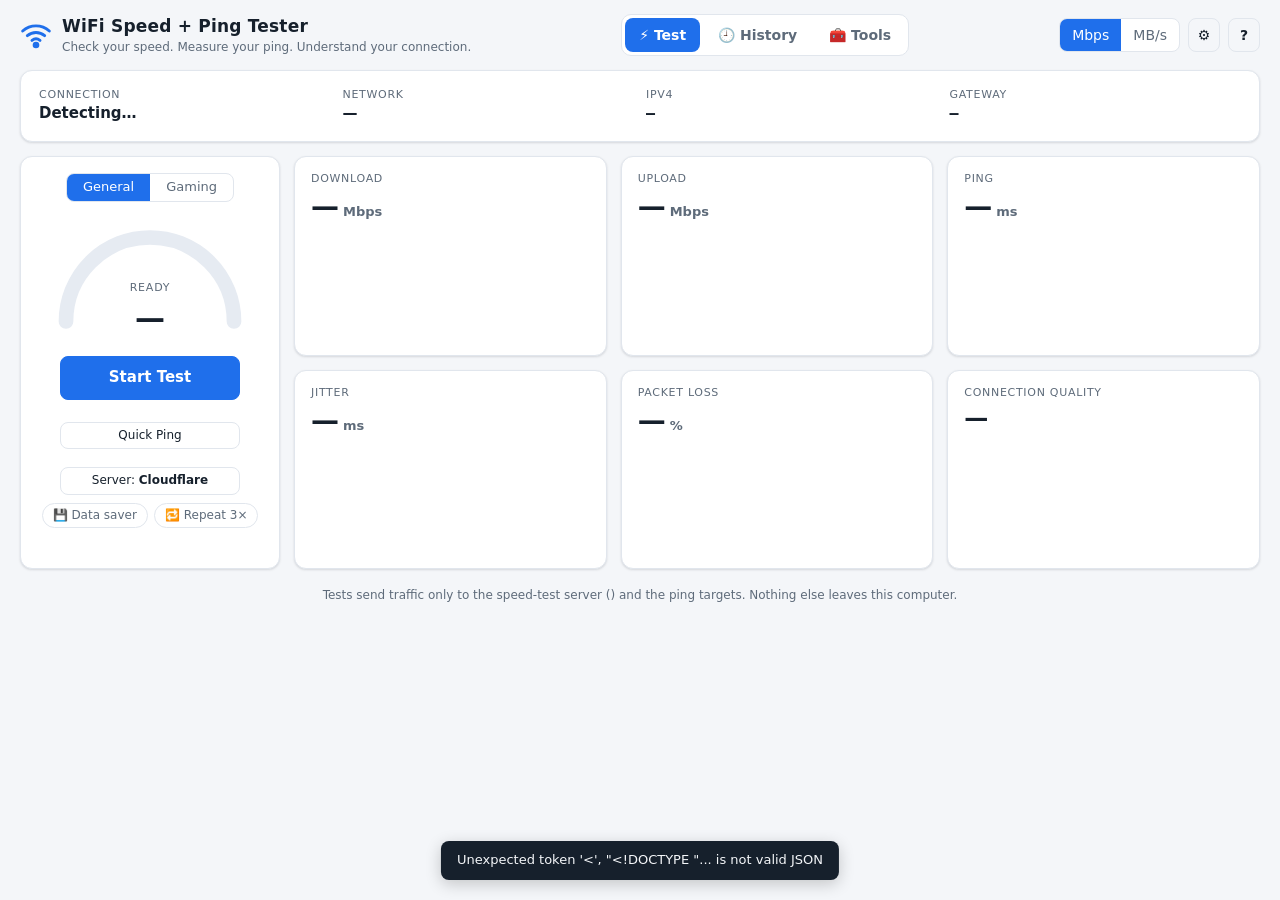
==== commit 62445c4b: "v2.0 bagian 2: kuota terpakai, Hemat kuota, Ulangi 3× (#12)" ====
--- a/internal/ui/web/index.html
+++ b/internal/ui/web/index.html
@@ -73,6 +73,15 @@
         <button class="ghost small" id="quickBtn" data-i18n-title="quick.hint" data-i18n="quick">Quick Ping</button>
         <button class="ghost small server-chip" id="serverBtn" data-i18n-title="server.hint"><span data-i18n="server">Server</span>: <b id="serverName">Cloudflare</b></button>
       </div>
+      <div class="test-opts" id="testOpts">
+        <button class="chip" id="saverBtn" aria-pressed="false"><span aria-hidden="true">💾</span> <span data-i18n="saver">Data saver</span></button>
+        <button class="chip" id="repeatBtn" aria-pressed="false"><span aria-hidden="true">🔁</span> <span data-i18n="repeat">Repeat 3×</span></button>
+      </div>
+      <p class="data-line" id="dataLine" aria-live="polite"></p>
+      <div class="hotspot-hint hidden" id="hotspotHint">
+        <span data-i18n="data.hotspot">You're on a phone hotspot or mobile data. Turn on Data saver?</span>
+        <button class="primary small" id="hotspotOn" data-i18n="data.turnOn">Turn on</button>
+      </div>
     </div>
 
     <div class="metrics">
@@ -117,6 +126,13 @@
       <ul class="gamelist" id="gameList"></ul>
     </div>
     <p id="summaryText"></p>
+    <div class="runs hidden" id="runsBox">
+      <h3 id="runsTitle"></h3>
+      <table class="tbl runs-tbl">
+        <thead><tr><th data-i18n="runs.col">Run</th><th>Download</th><th>Upload</th><th>Ping</th><th>Jitter</th><th>Loss</th></tr></thead>
+        <tbody></tbody>
+      </table>
+    </div>
     <div class="tips hidden" id="tipsBox">
       <h3 data-i18n="tips.title">What you can do</h3>
       <ul id="tips"></ul>
@@ -193,6 +209,7 @@
         <button class="ghost" id="histClear" data-i18n="history.clear">Clear</button>
       </div>
     </div>
+    <p class="small muted hist-data" id="histData"></p>
     <div class="hist-filters" id="histFilters">
       <div class="seg" role="group" id="histConn"></div>
       <div class="seg" role="group" id="histRange">
--- a/internal/ui/web/style.css
+++ b/internal/ui/web/style.css
@@ -369,3 +369,15 @@
   .topbar { justify-content: flex-start; }
   .tabs [role="tab"] { padding: 6px 10px; }
 }
+
+/* --- v2.0: data saver, repeat, data usage --- */
+.test-opts { display: flex; gap: 6px; margin-top: 8px; justify-content: center; flex-wrap: wrap; }
+.gauge-wrap .chip { width: auto; margin: 0; padding: 3px 10px; font-size: 12px; border-radius: 999px; color: var(--muted); background: transparent; }
+.gauge-wrap .chip[aria-pressed="true"] { color: var(--accent); border-color: var(--accent); background: color-mix(in srgb, var(--accent) 10%, transparent); font-weight: 600; }
+.data-line { margin: 8px 0 0; font-size: 12px; color: var(--muted); text-align: center; min-height: 16px; font-variant-numeric: tabular-nums; }
+.hotspot-hint { margin-top: 8px; padding: 8px 10px; border: 1px solid var(--warn); border-radius: 10px; font-size: 12px; text-align: center; max-width: 230px; }
+.gauge-wrap .hotspot-hint button { width: auto; margin: 6px 0 0; padding: 3px 12px; font-size: 12px; }
+.runs { margin: 4px 0 12px; }
+.runs h3 { margin: 0 0 4px; font-size: 13px; }
+.runs-tbl { margin-bottom: 0; }
+.hist-data { margin: -4px 0 10px; }
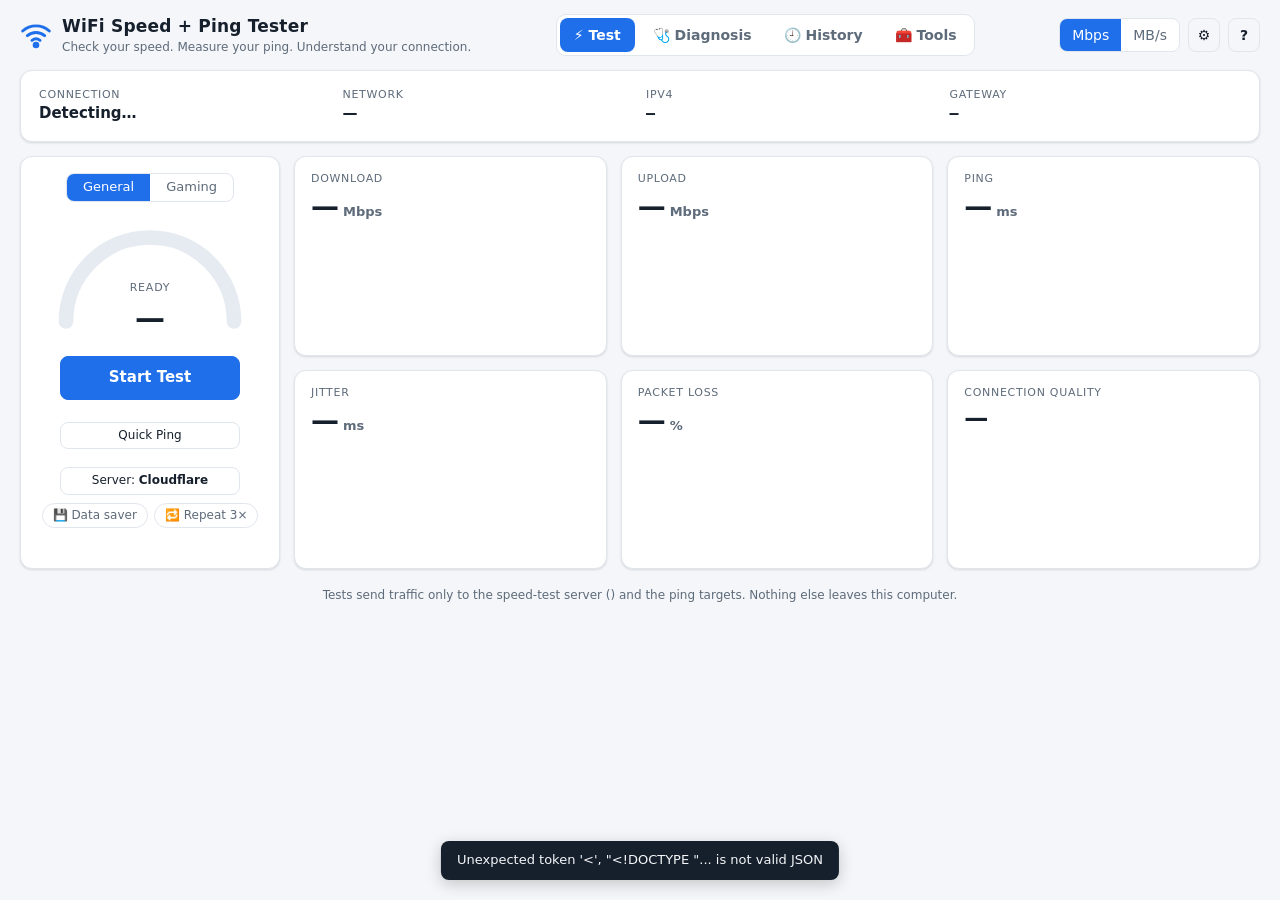
==== commit 0d3867ff: "v2.0 bagian 3: Diagnosa otomatis, Pencari sinyal Wi-Fi, Ping ke region (#13)" ====
--- a/internal/ui/web/index.html
+++ b/internal/ui/web/index.html
@@ -17,6 +17,7 @@
   </div>
   <nav class="tabs" role="tablist" data-i18n-aria="aria.tabs">
     <button role="tab" id="tabTest" data-view="test" aria-selected="true" aria-controls="dashboard"><span aria-hidden="true">⚡</span> <span data-i18n="tab.test">Test</span></button>
+    <button role="tab" id="tabDiag" data-view="diag" aria-selected="false" aria-controls="diagView" tabindex="-1"><span aria-hidden="true">🩺</span> <span data-i18n="tab.diag">Diagnosis</span></button>
     <button role="tab" id="tabHistory" data-view="history" aria-selected="false" aria-controls="historyView" tabindex="-1"><span aria-hidden="true">🕘</span> <span data-i18n="history">History</span></button>
     <button role="tab" id="tabTools" data-view="tools" aria-selected="false" aria-controls="toolsView" tabindex="-1"><span aria-hidden="true">🧰</span> <span data-i18n="tools">Tools</span></button>
   </nav>
@@ -196,6 +197,35 @@
   <footer class="privacy" id="privacyLine"></footer>
 </main>
 
+<section id="diagView" class="hidden">
+  <div class="card diag">
+    <h2 data-i18n="diag.title">Automatic diagnosis</h2>
+    <p class="small muted" data-i18n="diag.intro">Finds out whether a slow connection comes from the Wi-Fi, the router or the ISP, in up to three short tests. Just follow the steps; nothing on your router is changed.</p>
+    <ol class="diag-steps" id="diagSteps">
+      <li data-step="now"><span class="ds-num">1</span><b data-i18n="diag.s.now">Test where you are</b><span class="ds-state"></span></li>
+      <li data-step="near"><span class="ds-num">2</span><b data-i18n="diag.s.near">Test near the router</b><span class="ds-state"></span></li>
+      <li data-step="cable"><span class="ds-num">3</span><b data-i18n="diag.s.cable">Test with a LAN cable (optional)</b><span class="ds-state"></span></li>
+      <li data-step="result"><span class="ds-num">4</span><b data-i18n="diag.s.result">Conclusion</b><span class="ds-state"></span></li>
+    </ol>
+    <div class="diag-panel" id="diagPanel">
+      <p id="diagMsg"></p>
+      <p class="diag-live hidden" id="diagLive"><span id="diagStage"></span> <b id="diagValue"></b></p>
+      <div class="dlg-actions">
+        <button class="primary" id="diagGo">Start diagnosis</button>
+        <button class="ghost small hidden" id="diagSkip">Skip this step</button>
+        <button class="danger small hidden" id="diagCancel" data-i18n="cancel">Cancel</button>
+      </div>
+    </div>
+    <div class="diag-result hidden" id="diagResult" aria-live="polite">
+      <h3 id="diagTitle"></h3>
+      <p id="diagDetail"></p>
+      <ul class="notes" id="diagFacts"></ul>
+      <div class="dlg-actions" id="diagActions"></div>
+      <button class="ghost small" id="diagAgain" data-i18n="diag.again">Run again</button>
+    </div>
+  </div>
+</section>
+
 <section id="historyView" class="hidden">
   <div class="card">
     <div class="hist-head">
@@ -246,6 +276,8 @@
 <section id="toolsView" class="hidden">
   <div class="tool-picker" role="tablist" data-i18n-aria="tools.title">
     <button role="tab" class="tool-tile" data-tool="monitorCard" aria-controls="monitorCard"><span class="tt-icon" aria-hidden="true">📈</span><b data-i18n="mon.title">Stability monitor</b><span class="tt-desc" data-i18n="mon.short">Catch short drops and lag spikes</span></button>
+    <button role="tab" class="tool-tile" data-tool="signalCard" aria-controls="signalCard"><span class="tt-icon" aria-hidden="true">📡</span><b data-i18n="sig.title">Wi-Fi signal finder</b><span class="tt-desc" data-i18n="sig.short">Find the best spot, live</span></button>
+    <button role="tab" class="tool-tile" data-tool="regionCard" aria-controls="regionCard"><span class="tt-icon" aria-hidden="true">🗺️</span><b data-i18n="reg.title">Ping to regions</b><span class="tt-desc" data-i18n="reg.short">Jakarta, Singapore, Tokyo…</span></button>
     <button role="tab" class="tool-tile" data-tool="dnsCard" aria-controls="dnsCard"><span class="tt-icon" aria-hidden="true">🌐</span><b data-i18n="dns.title">DNS test</b><span class="tt-desc" data-i18n="dns.short">Is your DNS slowing websites down?</span></button>
     <button role="tab" class="tool-tile" data-tool="wifiCard" aria-controls="wifiCard"><span class="tt-icon" aria-hidden="true">📶</span><b data-i18n="scan.title">Wi-Fi channel check</b><span class="tt-desc" data-i18n="scan.short">Find a less crowded channel</span></button>
   </div>
@@ -279,6 +311,52 @@
       <ul class="notes" id="monNotes"></ul>
       <button class="ghost small" id="monExport" data-i18n="mon.export">Export report (TXT)</button>
     </div>
+  </section>
+
+  <section class="card tool" id="signalCard">
+    <h2 data-i18n="sig.title">Wi-Fi signal finder</h2>
+    <p class="small muted" data-i18n="sig.intro">Walk around with this laptop: the signal updates every second, so you can find the best spot for the laptop or for the router. It uses no internet data and stops when you leave this tool.</p>
+    <div class="tool-controls">
+      <button class="primary small" id="sigStart" data-i18n="sig.start">Start</button>
+      <button class="danger small hidden" id="sigStop" data-i18n="mon.stop">Stop</button>
+      <label class="chk big"><input type="checkbox" id="sigBeep"> <span data-i18n="sig.beep">Beep (faster = stronger)</span></label>
+    </div>
+    <div class="sig-live hidden" id="sigLive">
+      <div class="sig-big"><b id="sigPct">—</b><span class="sig-word" id="sigWord"></span><span class="muted" id="sigDbm"></span></div>
+      <p class="small muted" id="sigMeta"></p>
+      <figure class="trend-fig">
+        <figcaption><span data-i18n="sig.chart">Signal (%), last 60 seconds</span></figcaption>
+        <div class="plot" id="plotSig"><canvas></canvas><div class="tip hidden"></div></div>
+      </figure>
+      <p class="small muted" data-i18n="sig.note">Windows refreshes the signal value every 1–5 seconds, depending on the Wi-Fi card.</p>
+      <div class="tool-controls">
+        <input class="spot-name" id="spotName" maxlength="30" data-i18n-aria="sig.spotName">
+        <button class="ghost small" id="spotSave" data-i18n="sig.save">Save this spot</button>
+      </div>
+    </div>
+    <p class="small muted" id="sigError"></p>
+    <div id="spotBox" class="hidden">
+      <h3 data-i18n="sig.spots">Saved spots, best first</h3>
+      <table class="tbl" id="spotTable">
+        <thead><tr><th>#</th><th data-i18n="sig.spot">Spot</th><th data-i18n="net.signal">Signal</th></tr></thead>
+        <tbody></tbody>
+      </table>
+      <button class="ghost small" id="spotClear" data-i18n="sig.clear">Clear spots</button>
+    </div>
+  </section>
+
+  <section class="card tool" id="regionCard">
+    <h2 data-i18n="reg.title">Ping to regions</h2>
+    <p class="small muted" data-i18n="reg.intro">Latency to the cloud regions where game and streaming servers run. Most Southeast Asian game servers are in Singapore. This is the latency to the region, not to one particular game server.</p>
+    <div class="tool-controls">
+      <button class="primary small" id="regStart" data-i18n="reg.start">Measure</button>
+      <span class="small muted" id="regStatus"></span>
+    </div>
+    <ul class="tips-list" id="regAdvice"></ul>
+    <table class="tbl reg-tbl hidden" id="regTable">
+      <thead><tr><th data-i18n="reg.region">Region</th><th>Ping</th><th aria-hidden="true"></th></tr></thead>
+      <tbody></tbody>
+    </table>
   </section>
 
   <section class="card tool" id="dnsCard">
--- a/internal/ui/web/style.css
+++ b/internal/ui/web/style.css
@@ -381,3 +381,37 @@
 .runs h3 { margin: 0 0 4px; font-size: 13px; }
 .runs-tbl { margin-bottom: 0; }
 .hist-data { margin: -4px 0 10px; }
+
+/* --- v2.0: diagnosis, signal finder, regions --- */
+.diag-steps { list-style: none; padding: 0; margin: 4px 0 14px; display: grid; grid-template-columns: repeat(4, minmax(0, 1fr)); gap: 8px; }
+.diag-steps li { display: flex; align-items: center; gap: 8px; padding: 8px 10px; border: 1px solid var(--line); border-radius: 10px; font-size: 13px; }
+.ds-num { display: inline-grid; place-items: center; width: 22px; height: 22px; border-radius: 50%; background: var(--track); font-weight: 700; font-size: 12px; flex: none; }
+.ds-state { margin-left: auto; font-weight: 700; }
+.diag-steps li.run { border-color: var(--accent); }
+.diag-steps li.run .ds-num { background: var(--accent); color: var(--accent-ink); }
+.diag-steps li.done .ds-num { background: var(--ok); color: #fff; }
+.diag-steps li.done .ds-state { color: var(--ok); }
+.diag-steps li.skip { opacity: .6; }
+.diag-panel p { margin: 0 0 8px; max-width: 760px; }
+.diag-live { color: var(--muted); font-variant-numeric: tabular-nums; }
+.diag-result { margin-top: 12px; padding-top: 12px; border-top: 1px solid var(--line); }
+.diag-result h3 { margin: 0 0 6px; font-size: 17px; }
+.diag-result h3.dk-healthy { color: var(--ok); }
+#diagActions { margin: 4px 0 10px; }
+.diag-result p { margin: 0 0 8px; max-width: 780px; user-select: text; }
+.sig-big { display: flex; align-items: baseline; gap: 12px; flex-wrap: wrap; }
+.sig-big b { font-size: 46px; font-variant-numeric: tabular-nums; line-height: 1.1; }
+.sig-word { font-weight: 700; font-size: 16px; }
+.sig-good { color: var(--ok); }
+.sig-fair { color: var(--fair); }
+.sig-weak { color: var(--poor); }
+.spot-name { font: inherit; padding: 6px 8px; border-radius: 8px; border: 1px solid var(--line); background: var(--card); color: var(--ink); min-width: 220px; user-select: text; }
+.reg-tbl td:last-child { width: 45%; }
+.reg-bar { display: block; height: 8px; border-radius: 4px; background: var(--track); overflow: hidden; }
+.reg-bar i { display: block; height: 100%; border-radius: 4px; }
+.reg-good i { background: var(--ok); }
+.reg-ok i { background: var(--fair); }
+.reg-high i { background: var(--poor); }
+@media (max-width: 760px) {
+  .diag-steps { grid-template-columns: repeat(2, minmax(0, 1fr)); }
+}
